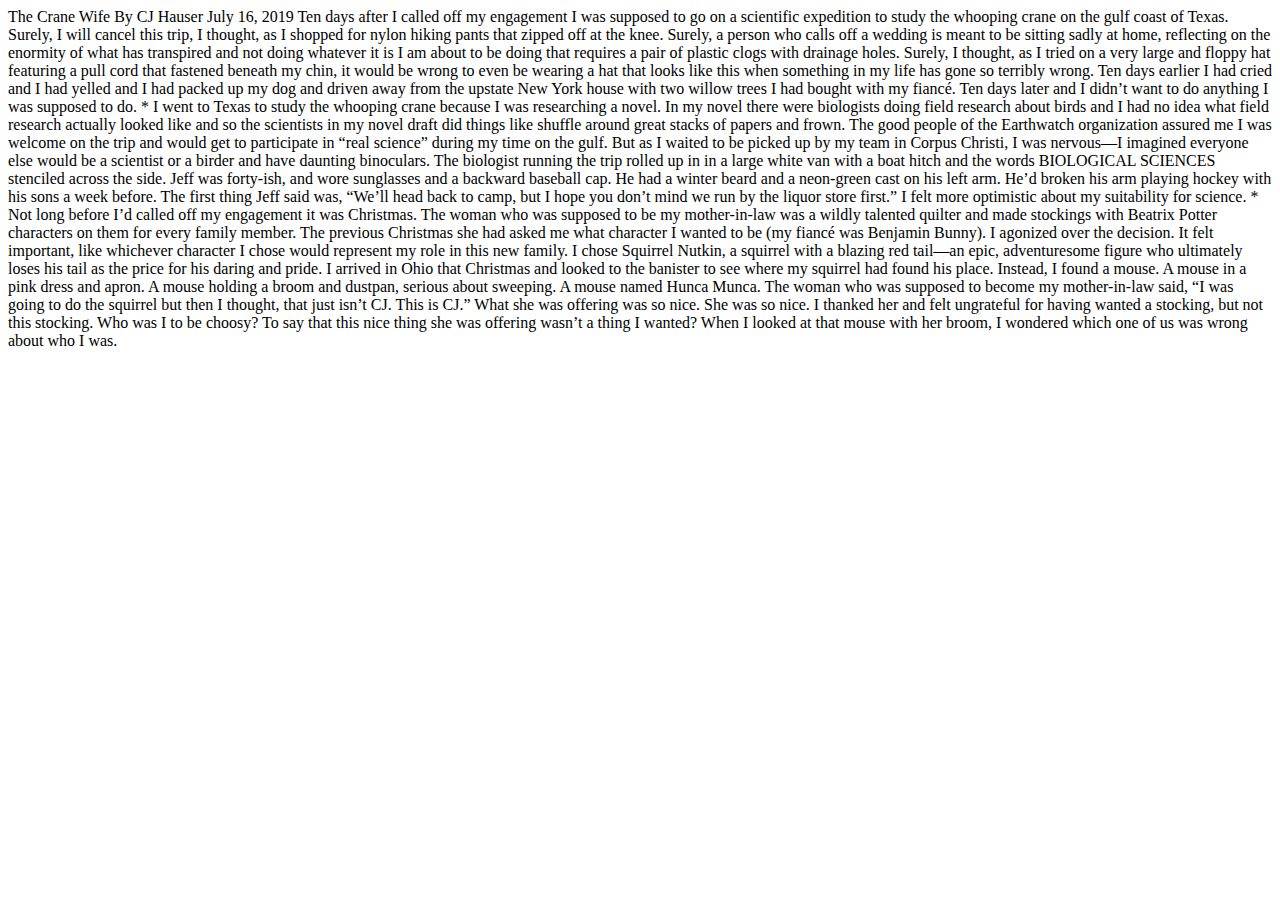
==== project1/index.html @ 6fa8d2a8 "Added Beginning Mark Up" ====
<!DOCTYPE html>
<html lang="en">

<head>
    <meta charset="UTF-8">
    <meta name="viewport" content="width=device-width, initial-scale=1.0">
    <meta http-equiv="X-UA-Compatible" content="ie=edge">
    <title>Document</title>
</head>

<body>

    The Crane Wife
    By CJ Hauser
    July 16, 2019

    Ten days after I called off my engagement I was supposed to go on a scientific expedition to study the whooping
    crane on the gulf coast of Texas.
    Surely, I will cancel this trip, I thought, as I shopped for nylon hiking pants that zipped off at the knee. Surely,
    a person who calls off a
    wedding is meant to be sitting sadly at home, reflecting on the enormity of what has transpired and not doing
    whatever it is I am about to be
    doing that requires a pair of plastic clogs with drainage holes. Surely, I thought, as I tried on a very large and
    floppy hat featuring a pull
    cord that fastened beneath my chin, it would be wrong to even be wearing a hat that looks like this when something
    in my life has gone so terribly wrong.
    Ten days earlier I had cried and I had yelled and I had packed up my dog and driven away from the upstate New York
    house with two willow trees
    I had bought with my fiancé. Ten days later and I didn’t want to do anything I was supposed to do.

    *

    I went to Texas to study the whooping crane because I was researching a novel. In my novel there were biologists
    doing field research about
    birds and I had no idea what field research actually looked like and so the scientists in my novel draft did things
    like shuffle around great
    stacks of papers and frown. The good people of the Earthwatch organization assured me I was welcome on the trip and
    would get to participate in
    “real science” during my time on the gulf. But as I waited to be picked up by my team in Corpus Christi, I was
    nervous—I imagined everyone else
    would be a scientist or a birder and have daunting binoculars. The biologist running the trip rolled up in in a
    large white van with a boat
    hitch and the words BIOLOGICAL SCIENCES stenciled across the side. Jeff was forty-ish, and wore sunglasses and a
    backward baseball cap. He had a
    winter beard and a neon-green cast on his left arm. He’d broken his arm playing hockey with his sons a week before.
    The first thing Jeff said was,
    “We’ll head back to camp, but I hope you don’t mind we run by the liquor store first.” I felt more optimistic about
    my suitability for science.

    *

    Not long before I’d called off my engagement it was Christmas.
    The woman who was supposed to be my mother-in-law was a wildly talented quilter and made stockings with Beatrix
    Potter characters on
    them for every family member. The previous Christmas she had asked me what character I wanted to be (my fiancé was
    Benjamin Bunny).
    I agonized over the decision. It felt important, like whichever character I chose would represent my role in this
    new family. I chose
    Squirrel Nutkin, a squirrel with a blazing red tail—an epic, adventuresome figure who ultimately loses his tail as
    the price for his daring and pride.
    I arrived in Ohio that Christmas and looked to the banister to see where my squirrel had found his place. Instead, I
    found a mouse. A
    mouse in a pink dress and apron. A mouse holding a broom and dustpan, serious about sweeping. A mouse named Hunca
    Munca. The woman who
    was supposed to become my mother-in-law said, “I was going to do the squirrel but then I thought, that just isn’t
    CJ. This is CJ.”
    What she was offering was so nice. She was so nice. I thanked her and felt ungrateful for having wanted a stocking,
    but not this stocking.
    Who was I to be choosy? To say that this nice thing she was offering wasn’t a thing I wanted?
    When I looked at that mouse with her broom, I wondered which one of us was wrong about who I was.
</body>

</html>
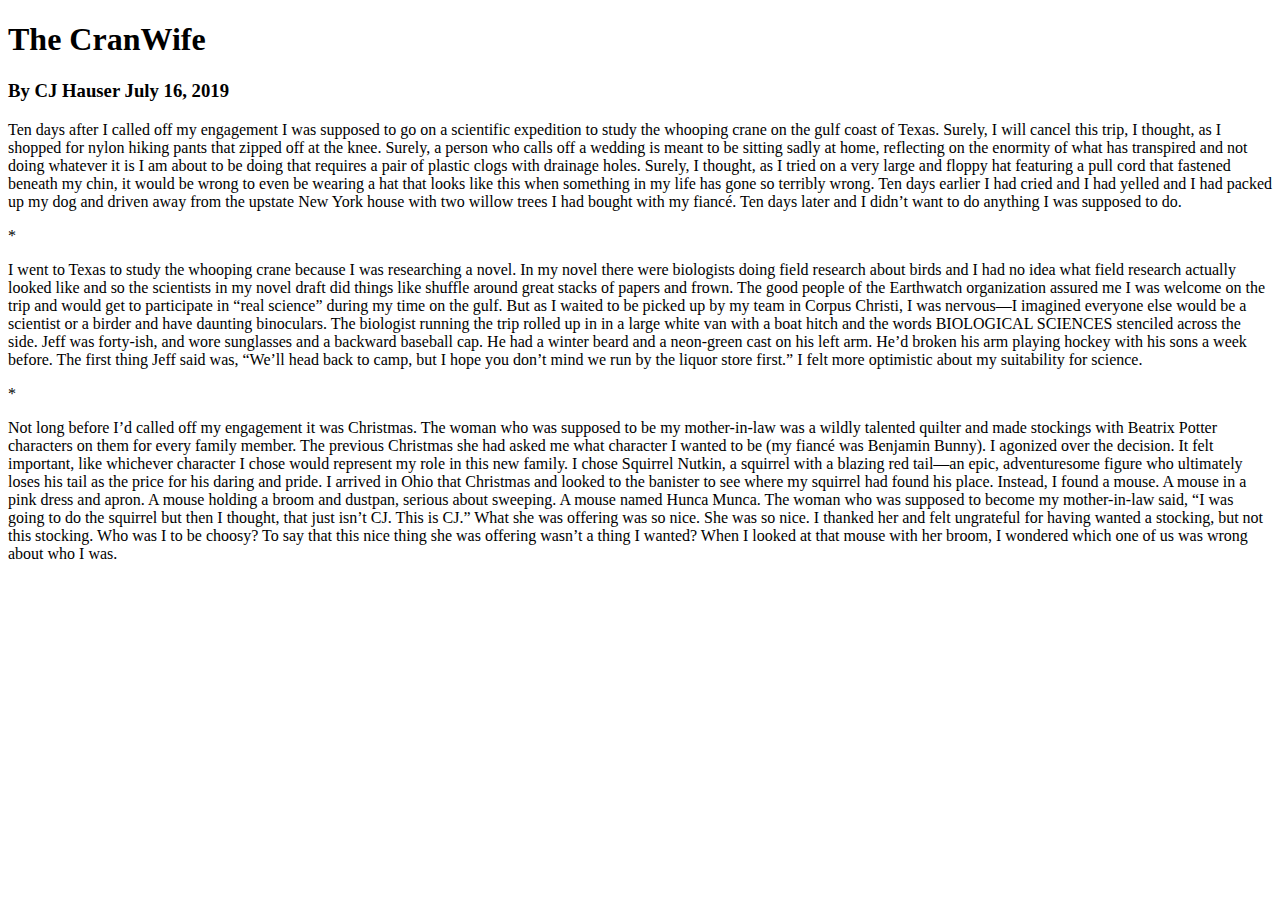
==== commit e41a12d6: "Mark Up Test" ====
--- a/project1/index.html
+++ b/project1/index.html
@@ -10,64 +10,84 @@
 
 <body>
 
-    The Crane Wife
-    By CJ Hauser
-    July 16, 2019
-
-    Ten days after I called off my engagement I was supposed to go on a scientific expedition to study the whooping
-    crane on the gulf coast of Texas.
-    Surely, I will cancel this trip, I thought, as I shopped for nylon hiking pants that zipped off at the knee. Surely,
-    a person who calls off a
-    wedding is meant to be sitting sadly at home, reflecting on the enormity of what has transpired and not doing
-    whatever it is I am about to be
-    doing that requires a pair of plastic clogs with drainage holes. Surely, I thought, as I tried on a very large and
-    floppy hat featuring a pull
-    cord that fastened beneath my chin, it would be wrong to even be wearing a hat that looks like this when something
-    in my life has gone so terribly wrong.
-    Ten days earlier I had cried and I had yelled and I had packed up my dog and driven away from the upstate New York
-    house with two willow trees
-    I had bought with my fiancé. Ten days later and I didn’t want to do anything I was supposed to do.
-
+    <h1>The CranWife </h1>
+    <h3>
+        <p>By CJ Hauser
+            July 16, 2019
+        </p>
+    </h3>
+    <p>
+        Ten days after I called off my engagement I was supposed to go on a scientific expedition to study the whooping
+        crane on the gulf coast of Texas.
+        Surely, I will cancel this trip, I thought, as I shopped for nylon hiking pants that zipped off at the knee.
+        Surely,
+        a person who calls off a
+        wedding is meant to be sitting sadly at home, reflecting on the enormity of what has transpired and not doing
+        whatever it is I am about to be
+        doing that requires a pair of plastic clogs with drainage holes. Surely, I thought, as I tried on a very large
+        and
+        floppy hat featuring a pull
+        cord that fastened beneath my chin, it would be wrong to even be wearing a hat that looks like this when
+        something
+        in my life has gone so terribly wrong.
+        Ten days earlier I had cried and I had yelled and I had packed up my dog and driven away from the upstate New
+        York
+        house with two willow trees
+        I had bought with my fiancé. Ten days later and I didn’t want to do anything I was supposed to do.
+    </p>
     *
 
-    I went to Texas to study the whooping crane because I was researching a novel. In my novel there were biologists
-    doing field research about
-    birds and I had no idea what field research actually looked like and so the scientists in my novel draft did things
-    like shuffle around great
-    stacks of papers and frown. The good people of the Earthwatch organization assured me I was welcome on the trip and
-    would get to participate in
-    “real science” during my time on the gulf. But as I waited to be picked up by my team in Corpus Christi, I was
-    nervous—I imagined everyone else
-    would be a scientist or a birder and have daunting binoculars. The biologist running the trip rolled up in in a
-    large white van with a boat
-    hitch and the words BIOLOGICAL SCIENCES stenciled across the side. Jeff was forty-ish, and wore sunglasses and a
-    backward baseball cap. He had a
-    winter beard and a neon-green cast on his left arm. He’d broken his arm playing hockey with his sons a week before.
-    The first thing Jeff said was,
-    “We’ll head back to camp, but I hope you don’t mind we run by the liquor store first.” I felt more optimistic about
-    my suitability for science.
-
+    <p>
+        I went to Texas to study the whooping crane because I was researching a novel. In my novel there were biologists
+        doing field research about
+        birds and I had no idea what field research actually looked like and so the scientists in my novel draft did
+        things
+        like shuffle around great
+        stacks of papers and frown. The good people of the Earthwatch organization assured me I was welcome on the trip
+        and
+        would get to participate in
+        “real science” during my time on the gulf. But as I waited to be picked up by my team in Corpus Christi, I was
+        nervous—I imagined everyone else
+        would be a scientist or a birder and have daunting binoculars. The biologist running the trip rolled up in in a
+        large white van with a boat
+        hitch and the words BIOLOGICAL SCIENCES stenciled across the side. Jeff was forty-ish, and wore sunglasses and a
+        backward baseball cap. He had a
+        winter beard and a neon-green cast on his left arm. He’d broken his arm playing hockey with his sons a week
+        before.
+        The first thing Jeff said was,
+        “We’ll head back to camp, but I hope you don’t mind we run by the liquor store first.” I felt more optimistic
+        about
+        my suitability for science.
+    </p>
     *
-
-    Not long before I’d called off my engagement it was Christmas.
-    The woman who was supposed to be my mother-in-law was a wildly talented quilter and made stockings with Beatrix
-    Potter characters on
-    them for every family member. The previous Christmas she had asked me what character I wanted to be (my fiancé was
-    Benjamin Bunny).
-    I agonized over the decision. It felt important, like whichever character I chose would represent my role in this
-    new family. I chose
-    Squirrel Nutkin, a squirrel with a blazing red tail—an epic, adventuresome figure who ultimately loses his tail as
-    the price for his daring and pride.
-    I arrived in Ohio that Christmas and looked to the banister to see where my squirrel had found his place. Instead, I
-    found a mouse. A
-    mouse in a pink dress and apron. A mouse holding a broom and dustpan, serious about sweeping. A mouse named Hunca
-    Munca. The woman who
-    was supposed to become my mother-in-law said, “I was going to do the squirrel but then I thought, that just isn’t
-    CJ. This is CJ.”
-    What she was offering was so nice. She was so nice. I thanked her and felt ungrateful for having wanted a stocking,
-    but not this stocking.
-    Who was I to be choosy? To say that this nice thing she was offering wasn’t a thing I wanted?
-    When I looked at that mouse with her broom, I wondered which one of us was wrong about who I was.
+    <p>
+        Not long before I’d called off my engagement it was Christmas.
+        The woman who was supposed to be my mother-in-law was a wildly talented quilter and made stockings with Beatrix
+        Potter characters on
+        them for every family member. The previous Christmas she had asked me what character I wanted to be (my fiancé
+        was
+        Benjamin Bunny).
+        I agonized over the decision. It felt important, like whichever character I chose would represent my role in
+        this
+        new family. I chose
+        Squirrel Nutkin, a squirrel with a blazing red tail—an epic, adventuresome figure who ultimately loses his tail
+        as
+        the price for his daring and pride.
+        I arrived in Ohio that Christmas and looked to the banister to see where my squirrel had found his place.
+        Instead, I
+        found a mouse. A
+        mouse in a pink dress and apron. A mouse holding a broom and dustpan, serious about sweeping. A mouse named
+        Hunca
+        Munca. The woman who
+        was supposed to become my mother-in-law said, “I was going to do the squirrel but then I thought, that just
+        isn’t
+        CJ. This is CJ.”
+        What she was offering was so nice. She was so nice. I thanked her and felt ungrateful for having wanted a
+        stocking,
+        but not this stocking.
+        Who was I to be choosy? To say that this nice thing she was offering wasn’t a thing I wanted?
+        When I looked at that mouse with her broom, I wondered which one of us was wrong about who I was.
+    </p>
 </body>
 
 </html>
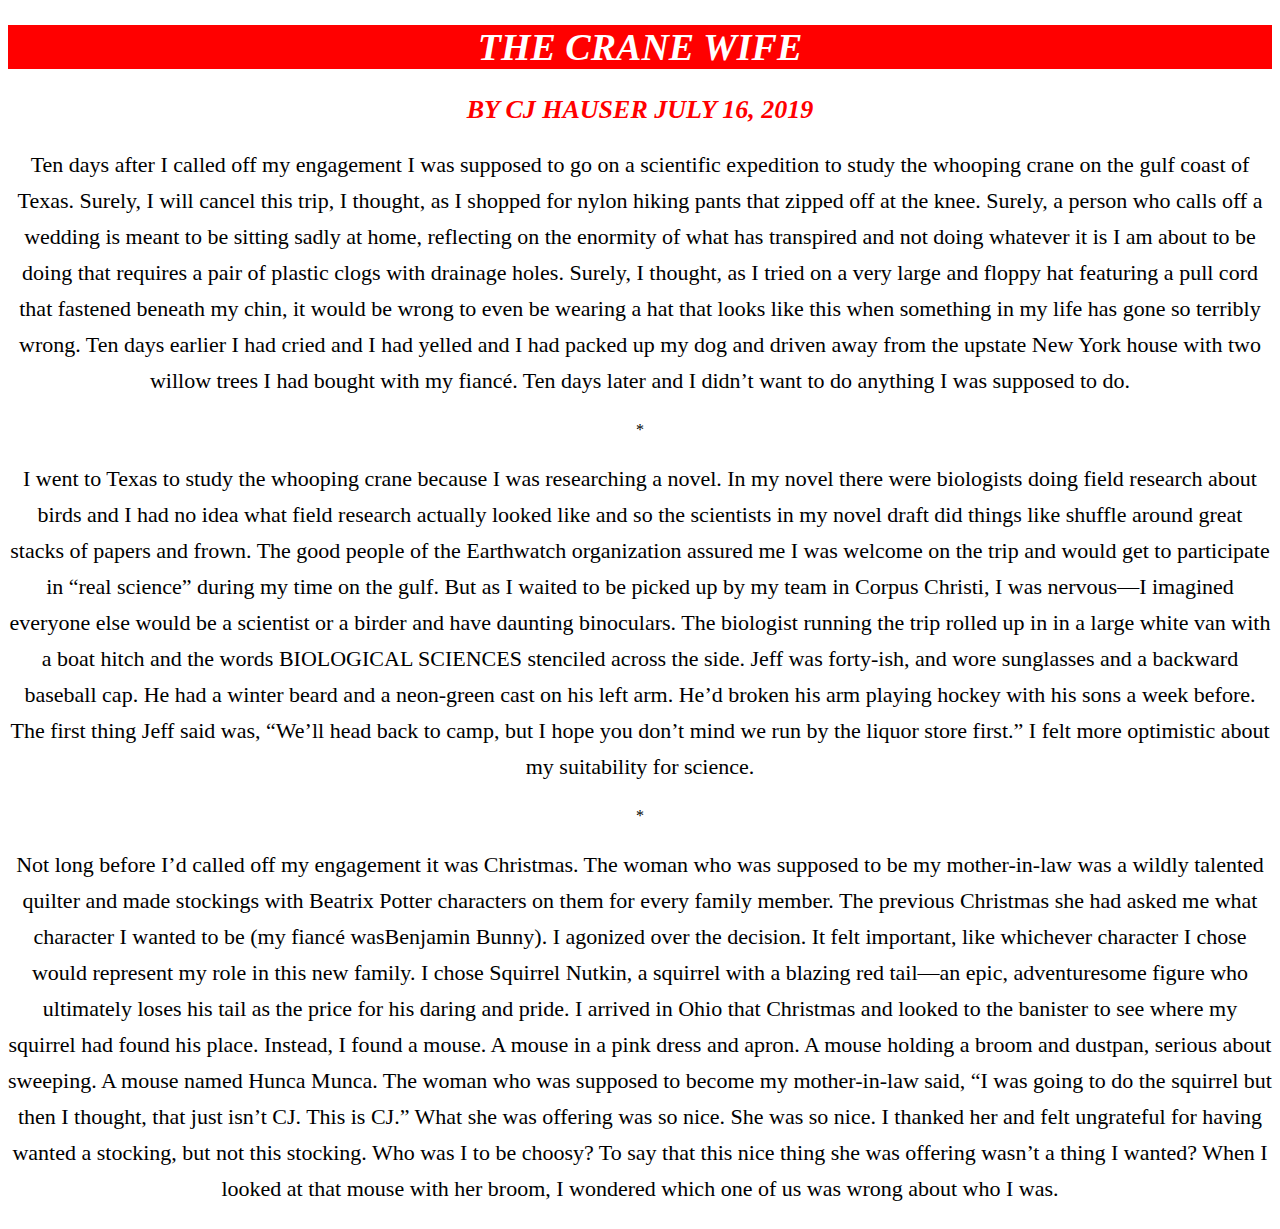
==== commit 6958b2db: "updates 2" ====
--- a/project1/index.html
+++ b/project1/index.html
@@ -2,20 +2,21 @@
 <html lang="en">
 
 <head>
+
     <meta charset="UTF-8">
     <meta name="viewport" content="width=device-width, initial-scale=1.0">
     <meta http-equiv="X-UA-Compatible" content="ie=edge">
     <title>Document</title>
+    <link rel="stylesheet" href="styles.css">
 </head>
 
 <body>
 
-    <h1>The CranWife </h1>
-    <h3>
-        <p>By CJ Hauser
-            July 16, 2019
-        </p>
-    </h3>
+    <h1>The Crane Wife </h1>
+    <h2>
+        By CJ Hauser
+        July 16, 2019
+    </h2>
     <p>
         Ten days after I called off my engagement I was supposed to go on a scientific expedition to study the whooping
         crane on the gulf coast of Texas.
@@ -36,7 +37,6 @@
         I had bought with my fiancé. Ten days later and I didn’t want to do anything I was supposed to do.
     </p>
     *
-
     <p>
         I went to Texas to study the whooping crane because I was researching a novel. In my novel there were biologists
         doing field research about
@@ -65,14 +65,11 @@
         The woman who was supposed to be my mother-in-law was a wildly talented quilter and made stockings with Beatrix
         Potter characters on
         them for every family member. The previous Christmas she had asked me what character I wanted to be (my fiancé
-        was
-        Benjamin Bunny).
+        wasBenjamin Bunny).
         I agonized over the decision. It felt important, like whichever character I chose would represent my role in
-        this
-        new family. I chose
+        this new family. I chose
         Squirrel Nutkin, a squirrel with a blazing red tail—an epic, adventuresome figure who ultimately loses his tail
-        as
-        the price for his daring and pride.
+        as the price for his daring and pride.
         I arrived in Ohio that Christmas and looked to the banister to see where my squirrel had found his place.
         Instead, I
         found a mouse. A
@@ -89,5 +86,3 @@
         When I looked at that mouse with her broom, I wondered which one of us was wrong about who I was.
     </p>
 </body>
-
-</html>
--- a/project1/styles.css
+++ b/project1/styles.css
@@ -0,0 +1,29 @@
+p {
+    font-size: 22px;
+    color: black;
+    background-color: white;
+    line-height: 36px;
+    text-align: center;
+}
+
+h1 {
+    font-size: 38px;
+    background-color: red;
+    color: white;
+    font-style: italic;
+    text-align: center;
+    text-transform: uppercase;
+}
+
+h2 {
+    font-size: 26px;
+    color: red;
+    font-style: italic;
+    text-align: center;
+    text-transform: uppercase;
+}
+
+body {
+    text-align: center;
+
+}
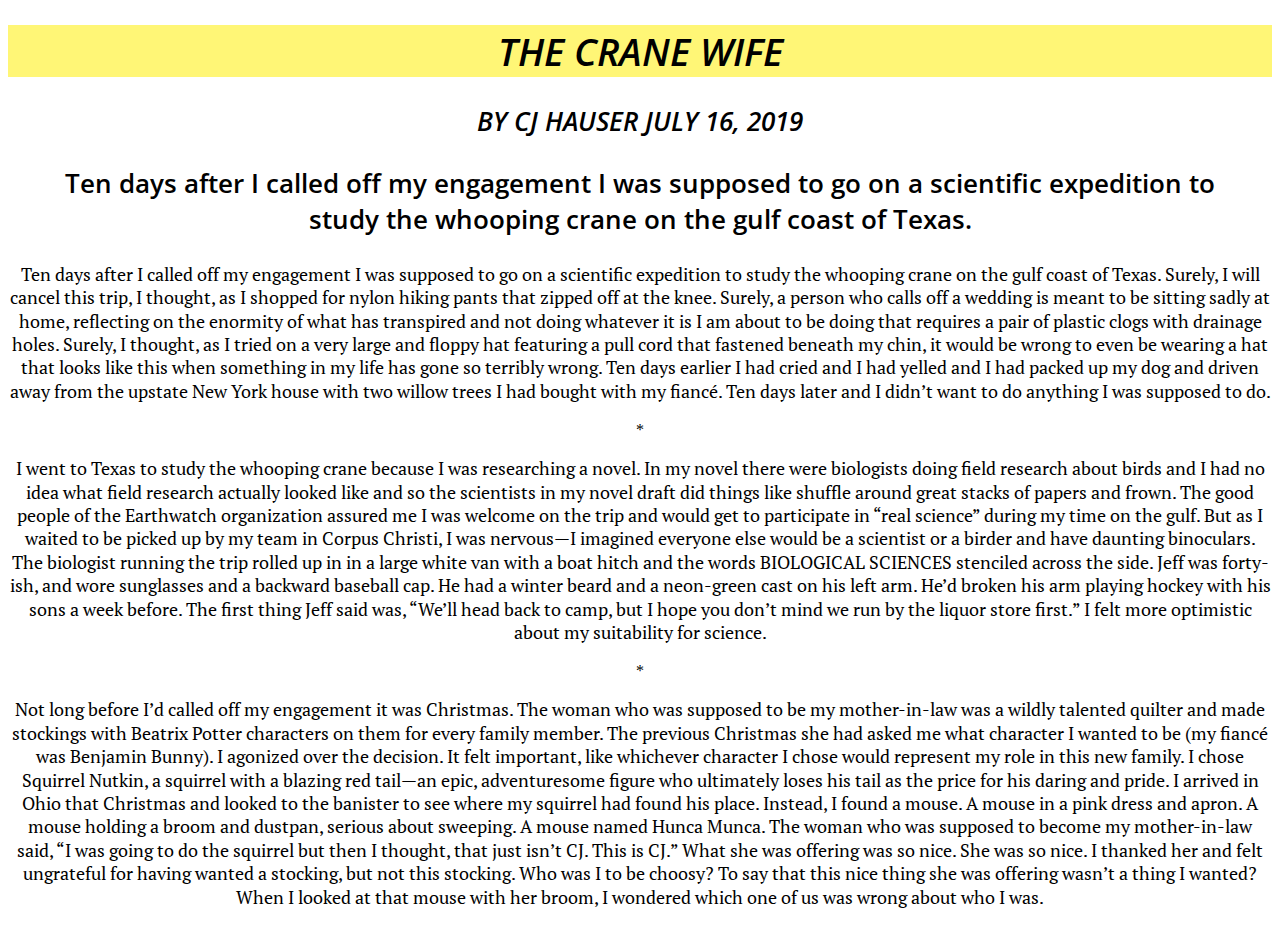
==== commit 218e6056: "font body copy change" ====
--- a/project1/index.html
+++ b/project1/index.html
@@ -2,6 +2,8 @@
 <html lang="en">
 
 <head>
+    <link href="https://fonts.googleapis.com/css?family=Open+Sans:400,600,700&display=swap" rel="stylesheet">
+    <link href="https://fonts.googleapis.com/css?family=PT+Serif&display=swap" rel="stylesheet">
 
     <meta charset="UTF-8">
     <meta name="viewport" content="width=device-width, initial-scale=1.0">
@@ -17,26 +19,30 @@
         By CJ Hauser
         July 16, 2019
     </h2>
+
+    <blockquote>
+        Ten days after I called off my engagement I was supposed to go on a scientific expedition to study the
+        whooping crane on the gulf coast of Texas.
+    </blockquote>
+
     <p>
-        Ten days after I called off my engagement I was supposed to go on a scientific expedition to study the whooping
-        crane on the gulf coast of Texas.
+        Ten days after I called off my engagement I was supposed to go on a scientific expedition to study the
+        whooping crane on the gulf coast of Texas.
         Surely, I will cancel this trip, I thought, as I shopped for nylon hiking pants that zipped off at the knee.
-        Surely,
-        a person who calls off a
+        Surely, a person who calls off a
         wedding is meant to be sitting sadly at home, reflecting on the enormity of what has transpired and not doing
         whatever it is I am about to be
         doing that requires a pair of plastic clogs with drainage holes. Surely, I thought, as I tried on a very large
-        and
-        floppy hat featuring a pull
+        and floppy hat featuring a pull
         cord that fastened beneath my chin, it would be wrong to even be wearing a hat that looks like this when
-        something
-        in my life has gone so terribly wrong.
+        something in my life has gone so terribly wrong.
         Ten days earlier I had cried and I had yelled and I had packed up my dog and driven away from the upstate New
-        York
-        house with two willow trees
+        York house with two willow trees
         I had bought with my fiancé. Ten days later and I didn’t want to do anything I was supposed to do.
     </p>
-    *
+    <div>
+        *
+    </div>
     <p>
         I went to Texas to study the whooping crane because I was researching a novel. In my novel there were biologists
         doing field research about
@@ -56,32 +62,29 @@
         before.
         The first thing Jeff said was,
         “We’ll head back to camp, but I hope you don’t mind we run by the liquor store first.” I felt more optimistic
-        about
-        my suitability for science.
+        about my suitability for science.
     </p>
-    *
+    <div>
+        *
+    </div>
     <p>
         Not long before I’d called off my engagement it was Christmas.
         The woman who was supposed to be my mother-in-law was a wildly talented quilter and made stockings with Beatrix
-        Potter characters on
-        them for every family member. The previous Christmas she had asked me what character I wanted to be (my fiancé
-        wasBenjamin Bunny).
+        Potter characters on them for every family member. The previous Christmas she had asked me what character I
+        wanted to be (my fiancé
+        was Benjamin Bunny).
         I agonized over the decision. It felt important, like whichever character I chose would represent my role in
         this new family. I chose
         Squirrel Nutkin, a squirrel with a blazing red tail—an epic, adventuresome figure who ultimately loses his tail
         as the price for his daring and pride.
         I arrived in Ohio that Christmas and looked to the banister to see where my squirrel had found his place.
-        Instead, I
-        found a mouse. A
-        mouse in a pink dress and apron. A mouse holding a broom and dustpan, serious about sweeping. A mouse named
-        Hunca
-        Munca. The woman who
+        Instead, I found a mouse. A mouse in a pink dress and apron. A mouse holding a broom and dustpan, serious about
+        sweeping. A mouse named
+        Hunca Munca. The woman who
         was supposed to become my mother-in-law said, “I was going to do the squirrel but then I thought, that just
-        isn’t
-        CJ. This is CJ.”
+        isn’t CJ. This is CJ.”
         What she was offering was so nice. She was so nice. I thanked her and felt ungrateful for having wanted a
-        stocking,
-        but not this stocking.
+        stocking, but not this stocking.
         Who was I to be choosy? To say that this nice thing she was offering wasn’t a thing I wanted?
         When I looked at that mouse with her broom, I wondered which one of us was wrong about who I was.
     </p>
--- a/project1/styles.css
+++ b/project1/styles.css
@@ -1,29 +1,47 @@
 p {
-    font-size: 22px;
+    font-size: 18px;
     color: black;
     background-color: white;
-    line-height: 36px;
+    line-height: 1.3;
+    text-align: center;
+    font-family: "PT Serif", serif;
+    font-weight: 400;
+}
+
+div {
     text-align: center;
 }
 
+blockquote {
+    font-size: 26px;
+    color: black;
+    text-align: center;
+    font-family: "Open Sans", sans-serif;
+    font-weight: 600;
+}
+
+
 h1 {
     font-size: 38px;
-    background-color: red;
-    color: white;
+    background-color: rgb(255, 246, 118);
+    color: black;
     font-style: italic;
     text-align: center;
     text-transform: uppercase;
+    font-family: "Open Sans", sans-serif;
+    font-weight: 600;
+
+
 }
 
 h2 {
     font-size: 26px;
-    color: red;
+    color: black;
     font-style: italic;
     text-align: center;
     text-transform: uppercase;
+    font-family: "Open Sans", sans-serif;
+    font-weight: 600;
 }
 
-body {
-    text-align: center;
-
-}
+body {}
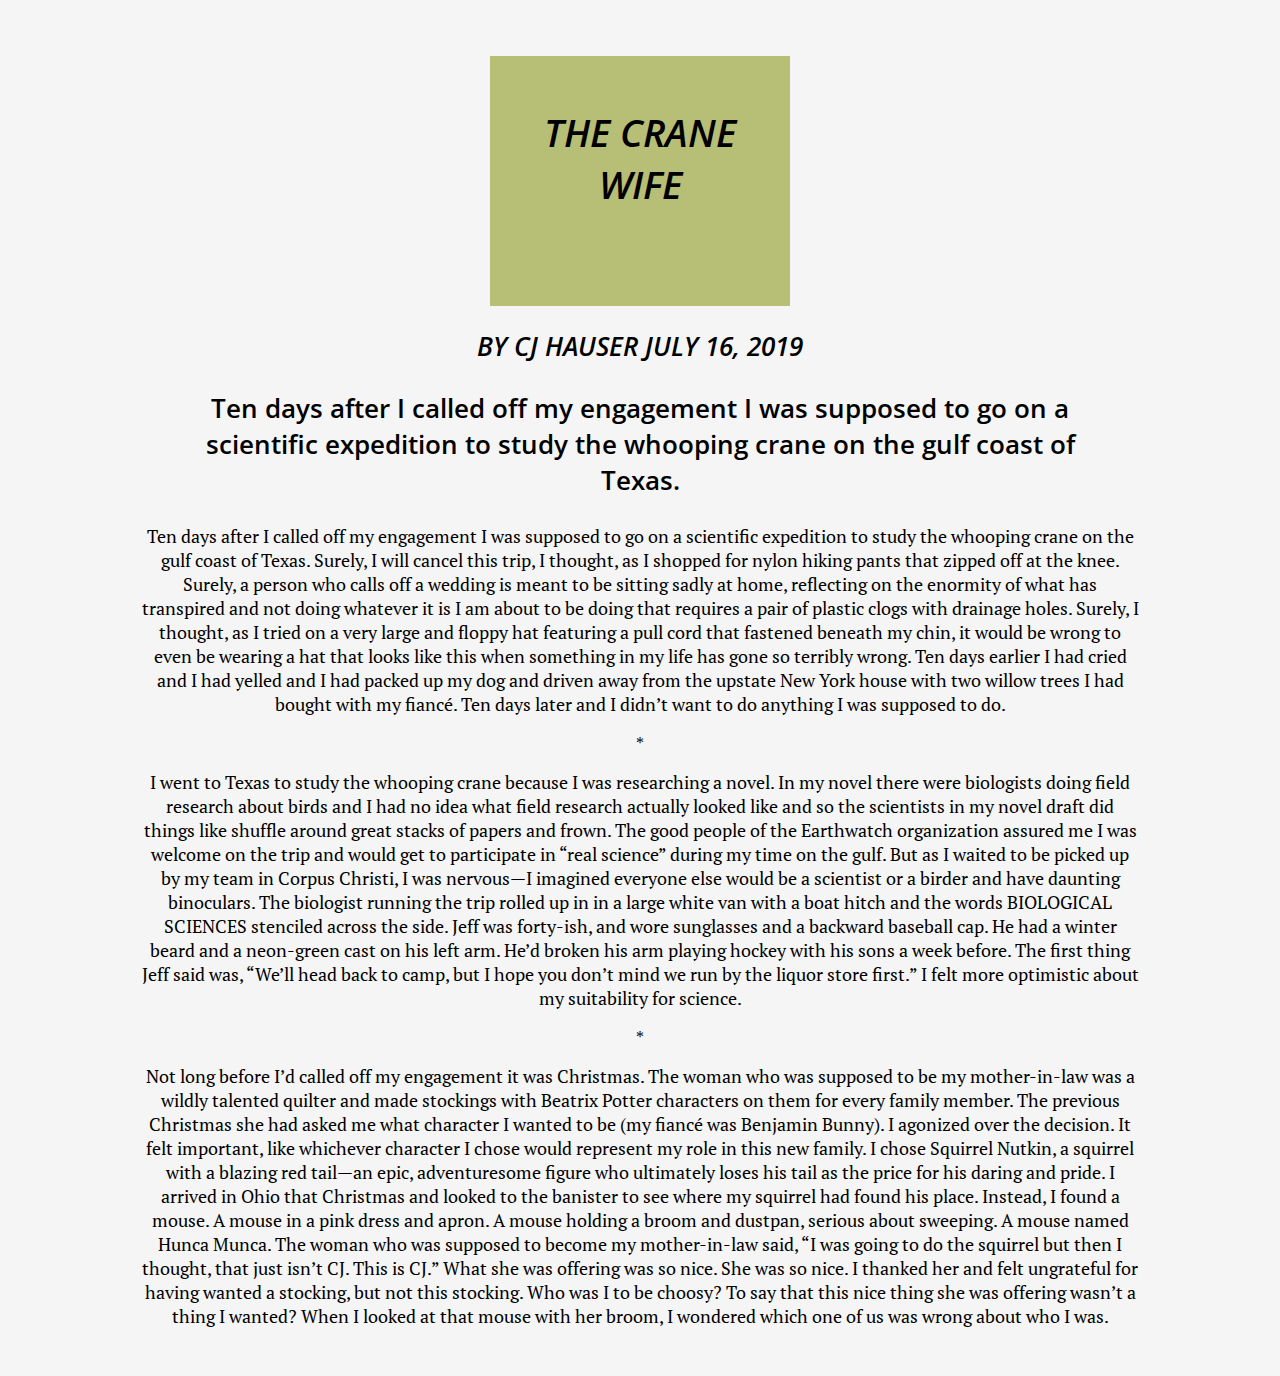
==== commit e1395d38: "fixing margins / alignments" ====
--- a/project1/index.html
+++ b/project1/index.html
@@ -14,7 +14,7 @@
 
 <body>
 
-    <h1>The Crane Wife </h1>
+    <h1 class="box">The Crane Wife </h1>
     <h2>
         By CJ Hauser
         July 16, 2019
--- a/project1/styles.css
+++ b/project1/styles.css
@@ -1,37 +1,20 @@
-p {
-    font-size: 18px;
-    color: black;
-    background-color: white;
-    line-height: 1.3;
-    text-align: center;
-    font-family: "PT Serif", serif;
-    font-weight: 400;
-}
-
-div {
-    text-align: center;
-}
-
-blockquote {
-    font-size: 26px;
-    color: black;
-    text-align: center;
-    font-family: "Open Sans", sans-serif;
-    font-weight: 600;
-}
-
-
 h1 {
     font-size: 38px;
-    background-color: rgb(255, 246, 118);
     color: black;
     font-style: italic;
     text-align: center;
     text-transform: uppercase;
     font-family: "Open Sans", sans-serif;
     font-weight: 600;
+}
 
-
+.box {
+    background-color: rgb(183, 190, 117);
+    height: 150px;
+    width: 200px;
+    padding: 50px;
+    margin: auto;
+    text-align: center;
 }
 
 h2 {
@@ -42,6 +25,38 @@
     text-transform: uppercase;
     font-family: "Open Sans", sans-serif;
     font-weight: 600;
+    background-color: whitesmoke;
 }
 
-body {}
+blockquote {
+    font-size: 26px;
+    color: black;
+    background-color: whitesmoke text-align: center;
+    font-family: "Open Sans", sans-serif;
+    font-weight: 600;
+    text-align: center;
+}
+
+p {
+    font-size: 18px;
+    color: black;
+    background-color: whitesmoke line-height: 1.3;
+    text-align: center;
+    font-family: "PT Serif", serif;
+    font-weight: 400;
+}
+
+body {
+    background-color: whitesmoke;
+    padding-top: 48px;
+    padding-bottom: 22px;
+    padding-right: 12px;
+    padding-left: 12px;
+    margin-right: 10%;
+    margin-left: 10%;
+}
+
+div {
+    text-align: center;
+    background-color: whitesmoke
+}
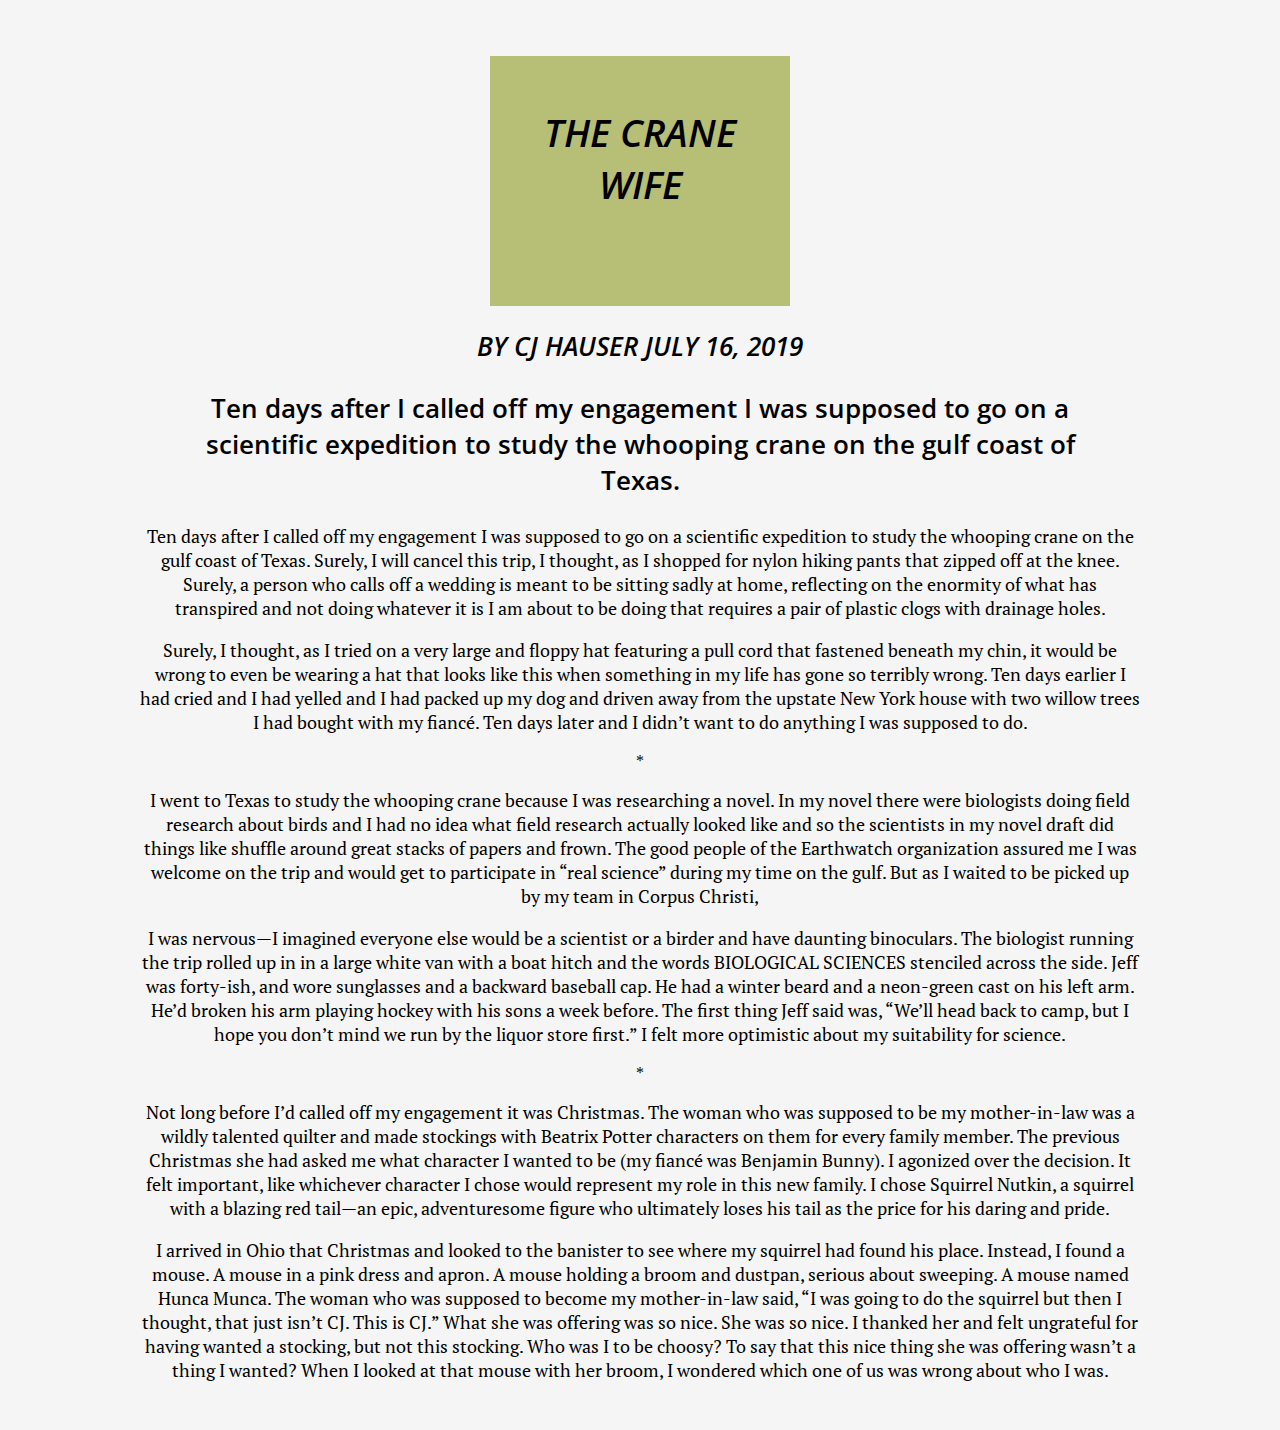
==== commit f222a18f: "adding more p tags" ====
--- a/project1/index.html
+++ b/project1/index.html
@@ -32,7 +32,10 @@
         Surely, a person who calls off a
         wedding is meant to be sitting sadly at home, reflecting on the enormity of what has transpired and not doing
         whatever it is I am about to be
-        doing that requires a pair of plastic clogs with drainage holes. Surely, I thought, as I tried on a very large
+        doing that requires a pair of plastic clogs with drainage holes. 
+    </p>
+    <p>
+        Surely, I thought, as I tried on a very large
         and floppy hat featuring a pull
         cord that fastened beneath my chin, it would be wrong to even be wearing a hat that looks like this when
         something in my life has gone so terribly wrong.
@@ -52,7 +55,10 @@
         stacks of papers and frown. The good people of the Earthwatch organization assured me I was welcome on the trip
         and
         would get to participate in
-        “real science” during my time on the gulf. But as I waited to be picked up by my team in Corpus Christi, I was
+        “real science” during my time on the gulf. But as I waited to be picked up by my team in Corpus Christi, 
+    </p>
+    <p> 
+        I was
         nervous—I imagined everyone else
         would be a scientist or a birder and have daunting binoculars. The biologist running the trip rolled up in in a
         large white van with a boat
@@ -77,6 +83,8 @@
         this new family. I chose
         Squirrel Nutkin, a squirrel with a blazing red tail—an epic, adventuresome figure who ultimately loses his tail
         as the price for his daring and pride.
+    </p>
+    <p> 
         I arrived in Ohio that Christmas and looked to the banister to see where my squirrel had found his place.
         Instead, I found a mouse. A mouse in a pink dress and apron. A mouse holding a broom and dustpan, serious about
         sweeping. A mouse named
